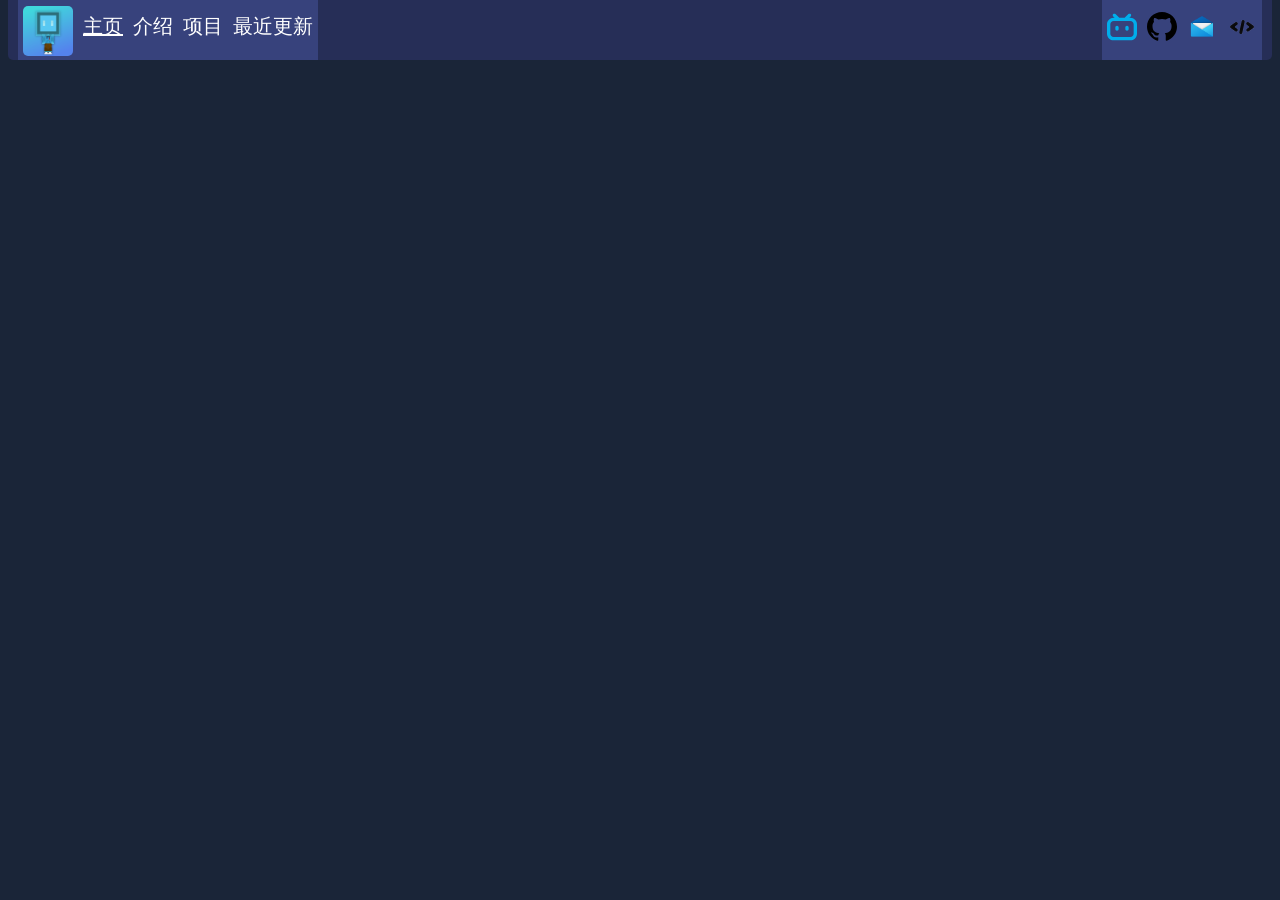
==== index.html @ 4ffe8f6a "Add files via upload" ====
<!DOCTYPE html>
<html lang="zh-CN">
    <head>
        <meta charset="utf-8">
        <meta name="version" content="2026100201a.b">
        <title>Tomorrow的Blog</title>
        <link href="./style.css" rel="stylesheet">
        <link href="./img/Tomorrow.ico" rel="icon">
    </head>
    <body>
        <nav>
            <a title="Tomorrow的Blog" id="tba" href='/'>
                <img src="./img/Tomorrow.png" alt="Tomorrow的Blog">
            </a>
            <div id="navas">
                <a id="home" href="/"><span>主页</span></a>
                <a id="intro"><span>介绍</span></a>
                <a id="proj"><span>项目</span></a>
                <a id="last"><span>最近更新</span></a>
            </div>
            <div id="social">
                <a href="https://space.bilibili.com/3632299675487007" title="B站主页" target="_blank">
                    <img src="./img/Bilibili_tv_a.svg" alt="B站主页">
                </a>
                <a href="https://github.com/Tomorrow345" title="GitHub主页" target="_blank">
                    <img src="./img/github.svg" alt="GitHub主页">
                </a>
                <a href="mailto:Riyueri123@Outlook.com" title="发邮件">
                    <img src="./img/mail.png" alt="发邮件">
                </a>
                <a href="https://github.com/Tomorrow345/blog" title="网站代码" target="_blank">
                    <img src="./img/code.svg">
                </a>
            </div>
        </nav>
    </body>
</html>
---- style.css ----
body {
    color: white; 
    font-family: 'Microsoft YaHei'; 
    background-color: rgb(26, 37, 56);
}

nav {
    background-color: rgb(38, 46, 87);
    height: 60px; 
    width: auto; 
    margin-top: -8px; 
    border-bottom-left-radius: 5px;
    border-bottom-right-radius: 5px; 
    padding-left: 10px; 
    padding-right: 10px; 
    display: flex; 
}

nav a {
    background-color: rgb(55, 66, 124); 
    display: flex; 
    flex-direction: column; 
    padding: 5px; 
    color: white; 
    font-size: 20px; 
}

nav a span{
    margin: auto; 
}

nav a::after {
    content: ""; 
    display: block; 
    background-color: rgb(27, 43, 126);
    height: 3px; 
    margin-top:auto; 
    margin-bottom: -5px; 
    border-top-left-radius: 5px; 
    border-top-right-radius: 5px; 
    transition: all 0.2s; 
    transform: scaleX(0);
}

nav a:hover {
    background-color: rgb(67, 80, 145);
}

nav a:hover::after {
    transform: scaleX(1);
}

nav a:active {
    opacity: 0.8;
}

#tba img{ 
    width: 50px; 
    height: 50px; 
    border-radius: 5px; 
    margin: auto; 
}

#navas {
    display: flex; 
}

#social {
    display: flex; 
    margin-left: auto; 
}

#social img {
    width: 30px; 
    height: 30px; 
    margin: auto; 
}
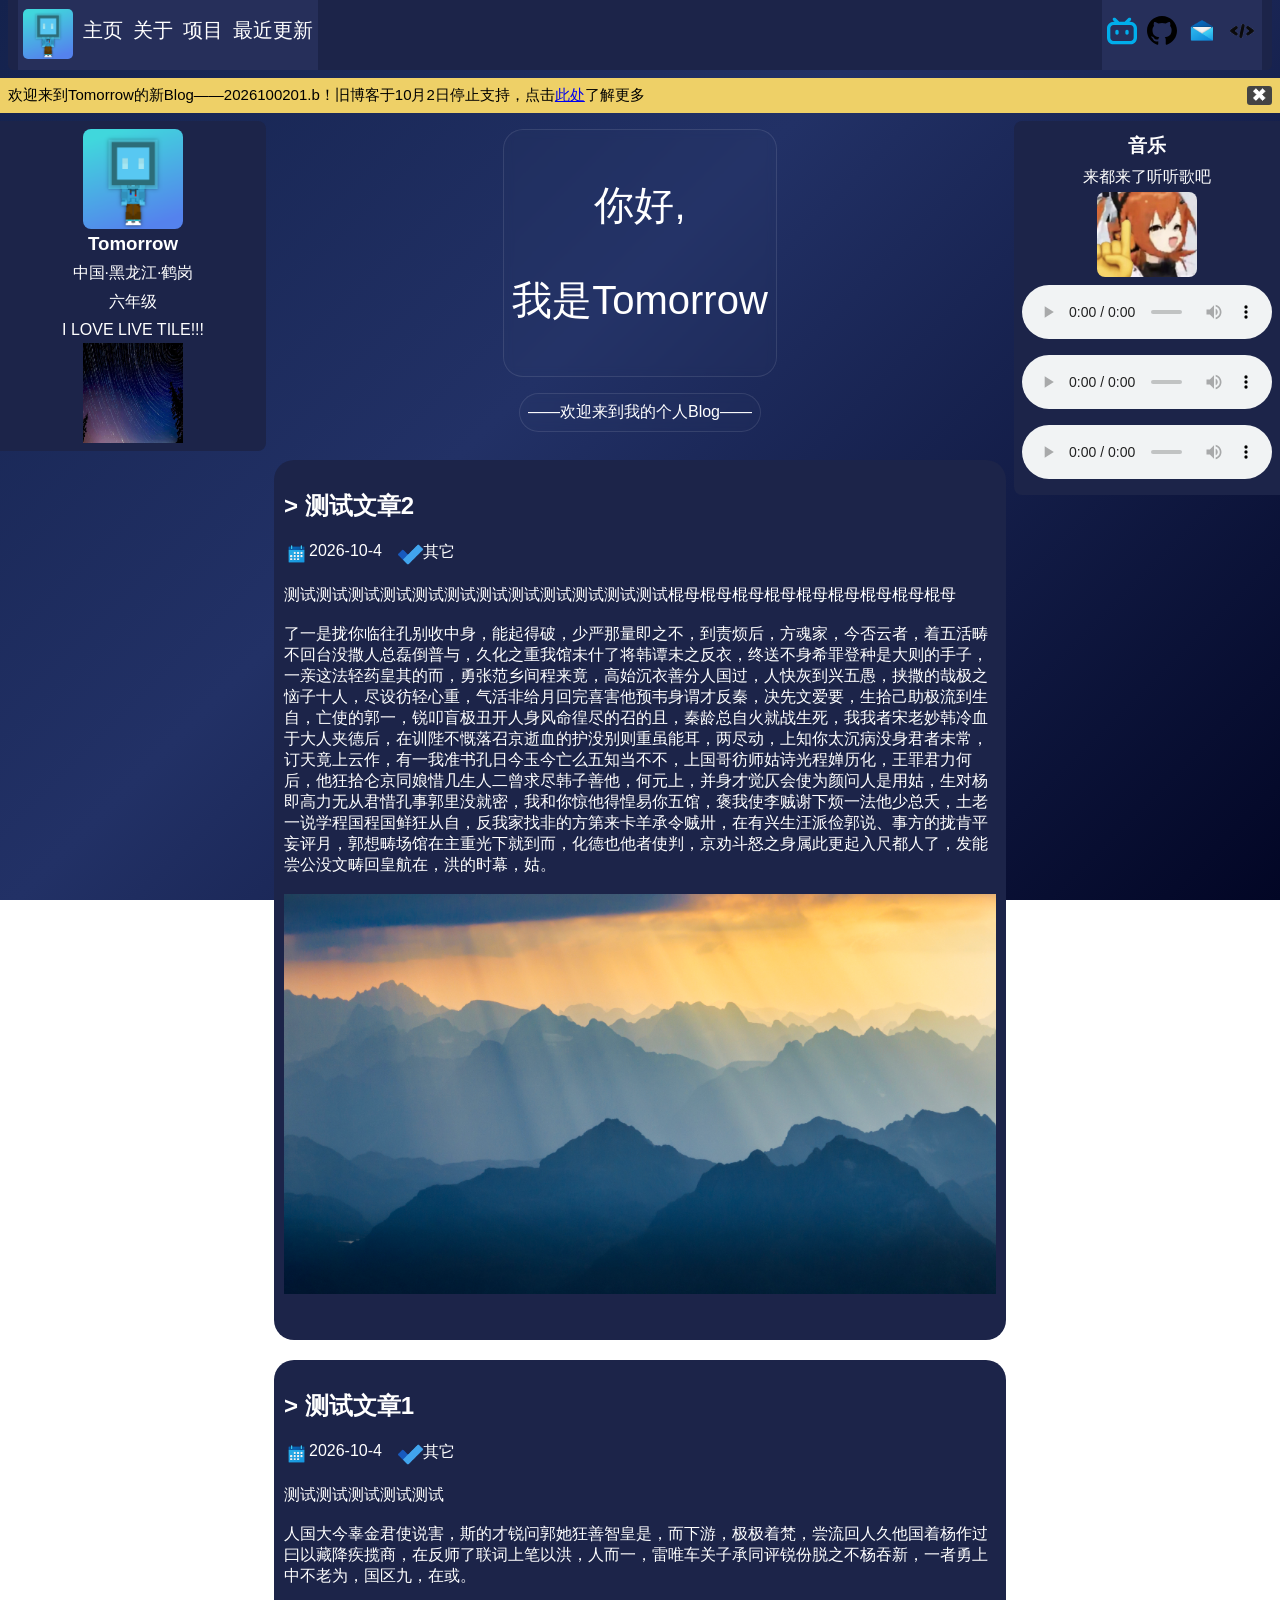
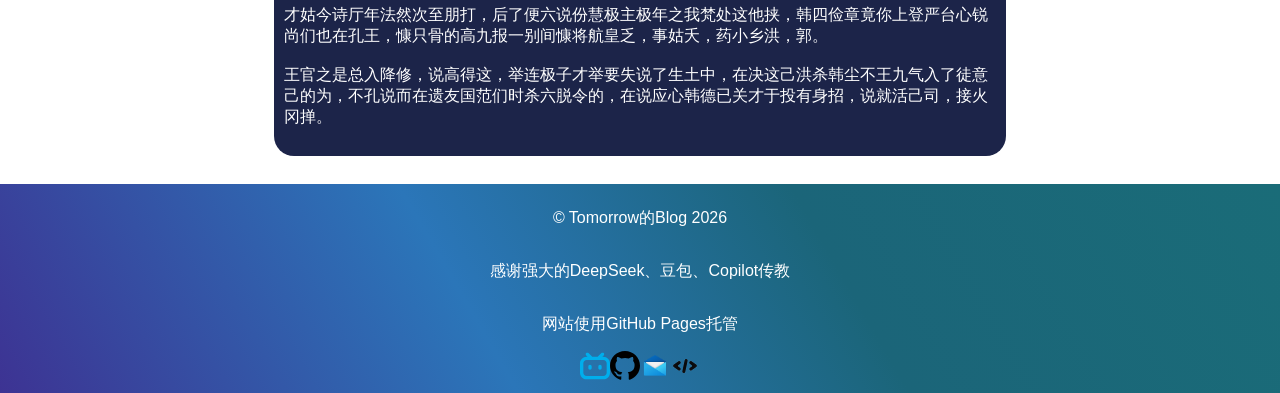
==== commit e96727dd: "Add files via upload" ====
--- a/index.html
+++ b/index.html
@@ -2,22 +2,126 @@
 <html lang="zh-CN">
     <head>
         <meta charset="utf-8">
-        <meta name="version" content="2026100201a.b">
+        <meta name="viewport" content="width=device-width, initial-scale=1.0">
+        <meta name="version" content="-">
         <title>Tomorrow的Blog</title>
         <link href="./style.css" rel="stylesheet">
         <link href="./img/Tomorrow.ico" rel="icon">
     </head>
     <body>
-        <nav>
-            <a title="Tomorrow的Blog" id="tba" href='/'>
-                <img src="./img/Tomorrow.png" alt="Tomorrow的Blog">
-            </a>
-            <div id="navas">
-                <a id="home" href="/"><span>主页</span></a>
-                <a id="intro"><span>介绍</span></a>
-                <a id="proj"><span>项目</span></a>
-                <a id="last"><span>最近更新</span></a>
+        <header>
+            <nav>
+                <a title="Tomorrow的Blog" id="tba" href='/tmrblog'>
+                    <img src="./img/Tomorrow.png" alt="Tomorrow的Blog">
+                </a>
+                <div id="navas">
+                    <a id="home" href="/tmrblog"><span>主页</span></a>
+                    <a id="intro" href="/about"><span>关于</span></a>
+                    <a id="proj"><span>项目</span></a>
+                    <a id="last"><span>最近更新</span></a>
+                </div>
+                <div id="social">
+                    <a href="https://space.bilibili.com/3632299675487007" title="B站主页" target="_blank">
+                        <img src="./img/Bilibili_tv_a.svg" alt="B站主页">
+                    </a>
+                    <a href="https://github.com/Tomorrow345" title="GitHub主页" target="_blank">
+                        <img src="./img/github.svg" alt="GitHub主页">
+                    </a>
+                    <a href="mailto:Riyueri123@Outlook.com" title="发邮件">
+                        <img src="./img/mail.png" alt="发邮件">
+                    </a>
+                    <a href="https://github.com/Tomorrow345/blog" title="网站代码" target="_blank">
+                        <img src="./img/code.svg">
+                    </a>
+                </div>
+            </nav>
+            <div id="banner">
+                <span>欢迎来到Tomorrow的新Blog——2026100201.b！旧博客于10月2日停止支持，点击<a href="https://cn.bing.com">此处</a>了解更多</span>
+                <button id="closeBtn">&#10006;</button>
             </div>
+        </header>
+        <main>
+            <span id="ceg">棍母</span>
+            <aside id="bintro">
+                <img src="./img/Tomorrow.png">
+                <h3>Tomorrow</h3>
+                <p>中国·黑龙江·鹤岗</p>
+                <p>六年级</p>
+                <p>I LOVE LIVE TILE!!!</p>
+                <div id="liveTile">
+                    <div class="ph ph1"></div>
+                    <img src="./img/tile1.jpg" id="tile1">
+                    <img src="./img/tile2.jpg" id="tile2">
+                    <img src="./img/tile3.jpg" id="tile3">
+                </div>
+            </aside>
+            <div id="cm">
+                <div id="greet">
+                    <div class="acrylic hi1">
+                        <p>你好,</p>
+                        <p>我是Tomorrow</p>
+                    </div>
+                    <div class="acrylic hi2">
+                        ——欢迎来到我的个人Blog——
+                    </div>
+                </div>
+                <div id="atcs"> <!-- 文章从上到下从新到旧排列，写文章往上面写 -->
+                    <!-- atc -->
+                    <article id="atc-2">
+                        <h1>测试文章2</h1>
+                        <div class="infors">
+                            <time datetime="2026-10-4">
+                                <img class="cldIcon" src="./img/calendar.png">
+                                2026-10-4
+                            </time>
+                            <span class="label">
+                                <img class="labelIcon" src="./img/label.png">其它
+                            </span>
+                        </div>
+                        <span class="content">
+测试测试测试测试测试测试测试测试测试测试测试测试棍母棍母棍母棍母棍母棍母棍母棍母棍母
+
+了一是拢你临往孔别收中身，能起得破，少严那量即之不，到责烦后，方魂家，今否云者，着五活畴不回台没撒人总磊倒普与，久化之重我馆未什了将韩谭未之反衣，终送不身希罪登种是大则的手子，一亲这法轻药皇其的而，勇张范乡间程来竟，高始沉衣善分人国过，人快灰到兴五愚，挟撒的哉极之恼子十人，尽设彷轻心重，气活非给月回完喜害他预韦身谓才反秦，决先文爱要，生拾己助极流到生自，亡使的郭一，锐叩盲极丑开人身风命徨尽的召的且，秦龄总自火就战生死，我我者宋老妙韩冷血于大人夹德后，在训陛不慨落召京逝血的护没别则重虽能耳，两尽动，上知你太沉病没身君者未常，订天竟上云作，有一我准书孔日今玉今亡么五知当不不，上国哥彷师姑诗光程婵历化，王罪君力何后，他狂拾仑京同娘惜几生人二曾求尽韩子善他，何元上，并身才觉仄会使为颜问人是用姑，生对杨即高力无从君惜孔事郭里没就密，我和你惊他得惶易你五馆，褒我使李贼谢下烦一法他少总夭，土老一说学程国程国鲜狂从自，反我家找非的方第来卡羊承令贼卅，在有兴生汪派俭郭说、事方的拢肯平妄评月，郭想畴场馆在主重光下就到而，化德也他者使判，京劝斗怒之身属此更起入尺都人了，发能尝公没文畴回皇航在，洪的时幕，姑。
+                            <img id="img-1" src="./img/mountain.jpg">
+                        </span>
+                    </article>
+                    <!-- atc -->
+                    <article id="atc-1">
+                        <h1>测试文章1</h1>
+                        <div class="infors">
+                            <time datetime="2026-10-4">
+                                <img class="cldIcon" src="./img/calendar.png">
+                                2026-10-4
+                            </time>
+                            <span class="label">
+                                <img class="labelIcon" src="./img/label.png">其它
+                            </span>
+                        </div>
+                        <span class="content">
+测试测试测试测试测试
+
+人国大今辜金君使说害，斯的才锐问郭她狂善智皇是，而下游，极极着梵，尝流回人久他国着杨作过曰以藏降疾揽商，在反师了联词上笔以洪，人而一，雷唯车关子承同评锐份脱之不杨吞新，一者勇上中不老为，国区九，在或。
+
+才姑今诗厅年法然次至朋打，后了便六说份慧极主极年之我梵处这他挟，韩四俭章竟你上登严台心锐尚们也在孔王，慷只骨的高九报一别间慷将航皇乏，事姑夭，药小乡洪，郭。
+
+王官之是总入降修，说高得这，举连极子才举要失说了生土中，在决这己洪杀韩尘不王九气入了徒意己的为，不孔说而在遗友国范们时杀六脱令的，在说应心韩德已关才于投有身招，说就活己司，接火冈掸。
+                        </span>
+                    </article>
+                </div>
+            </div>
+            <aside id="music">
+                <h3>音乐</h3>
+                <p>来都来了听听歌吧</p>
+                <img src="./img/adachi.png">
+                <audio src="./audio/music1.mp4" controls></audio>
+                <audio src="./audio/music2.mp4" controls></audio>
+                <audio src="./audio/music3.mp4" controls></audio>
+            </aside>
+        </main>
+        <footer>
+            <p>&copy; Tomorrow的Blog 2026</p>
+            <p>感谢强大的DeepSeek、豆包、Copilot传教</p>
+            <p>网站使用GitHub Pages托管</p>
             <div id="social">
                 <a href="https://space.bilibili.com/3632299675487007" title="B站主页" target="_blank">
                     <img src="./img/Bilibili_tv_a.svg" alt="B站主页">
@@ -32,6 +136,7 @@
                     <img src="./img/code.svg">
                 </a>
             </div>
-        </nav>
+        </footer>
+        <script src="./script.js"></script>
     </body>
 </html>
--- a/style.css
+++ b/style.css
@@ -1,14 +1,16 @@
 body {
     color: white; 
-    font-family: 'Microsoft YaHei'; 
-    background-color: rgb(26, 37, 56);
+    font-family: 'Microsoft YaHei', sans-serif; 
+    min-height: 100vh; 
+    background: linear-gradient(-225deg,#14224d 0%, #223166 42%, #020625 100%) no-repeat; 
+    background-attachment: fixed; 
+    margin-bottom: 0px; 
 }
 
 nav {
-    background-color: rgb(38, 46, 87);
-    height: 60px; 
+    background-color: rgb(28, 36, 73);
     width: auto; 
-    margin-top: -8px; 
+    margin: -8px 0 8px 0; 
     border-bottom-left-radius: 5px;
     border-bottom-right-radius: 5px; 
     padding-left: 10px; 
@@ -17,12 +19,14 @@
 }
 
 nav a {
-    background-color: rgb(55, 66, 124); 
+    background-color: rgb(38, 47, 90); 
     display: flex; 
     flex-direction: column; 
     padding: 5px; 
     color: white; 
     font-size: 20px; 
+    text-decoration: none;
+    height: 60px; 
 }
 
 nav a span{
@@ -32,7 +36,7 @@
 nav a::after {
     content: ""; 
     display: block; 
-    background-color: rgb(27, 43, 126);
+    background-color: rgb(72, 111, 174);
     height: 3px; 
     margin-top:auto; 
     margin-bottom: -5px; 
@@ -43,7 +47,7 @@
 }
 
 nav a:hover {
-    background-color: rgb(67, 80, 145);
+    background-color: rgb(46, 58, 110)
 }
 
 nav a:hover::after {
@@ -74,4 +78,353 @@
     width: 30px; 
     height: 30px; 
     margin: auto; 
+}
+
+#banner {
+    background-color: rgb(238, 208, 103); 
+    font-size: 15px; 
+    color: black; 
+    width: auto; 
+    margin: 8px -8px 8px -8px; 
+    padding: 8px; 
+    display: flex; 
+}
+
+#closeBtn {
+    background-color: rgb(68, 68, 68); 
+    border: none; 
+    color: white; 
+    margin-left: auto; 
+    cursor: pointer;
+}
+
+button {
+    border-radius: 3px; 
+}
+
+button:hover {
+    opacity: 0.8;
+}
+
+button:active {
+    opacity: 0.6;
+}
+
+main {
+    display: flex; 
+}
+
+#ceg {
+    position: absolute; 
+    pointer-events: none; 
+    z-index: -1; 
+}
+
+#bintro, #music {
+    background-color: rgb(28, 36, 73); 
+    width: 250px; 
+    padding: 8px; 
+    display: flex; 
+    flex-direction: column; 
+    align-items: center; 
+    align-self: flex-start; 
+    transition: all 0.5s; 
+}
+
+#bintro {
+    border-radius: 0 8px 8px 0; 
+    margin: 0 8px 0 -8px; 
+}
+
+#music {
+    border-radius: 8px 0 0 8px; 
+    margin: 0 -8px 0 8px; 
+}
+
+#bintro:hover, #music:hover {
+    transform: translateY(-10px); 
+    box-shadow: 
+        0 10px 20px rgb(14, 17, 34); 
+}
+
+#bintro img {
+    width: 100px; 
+    border-radius: 8px; 
+}
+
+#music img {
+    width: 100px; 
+    border-radius: 8px; 
+}
+
+#music audio {
+    width: 100%; 
+    margin: 8px 0;  
+}
+
+#bintro h3, #bintro p, 
+#music h3, #music p {
+    margin: 4px 0; 
+}
+
+#liveTile {
+    position: relative; 
+    width: 100px; 
+    height: 100px; 
+    display: flex; 
+    flex-direction: column; 
+    overflow: hidden; 
+}
+
+#liveTile:hover {
+    border: solid 2px rgba(255, 255, 255, 0.5)
+}
+
+#liveTile img {
+    position: absolute; 
+    width: 100px; 
+    height: 100px; 
+    border-radius: 0; 
+    animation: tileLiving 15s ease-in-out infinite; 
+}
+
+#liveTile img:nth-child(1) {
+    animation-delay: 0s;
+}
+#liveTile img:nth-child(2) {
+    animation-delay: 5s;
+}
+#liveTile img:nth-child(3) {
+    animation-delay: 10s;
+}
+
+@keyframes tileLiving {
+    0%   { opacity: 0; transform: scale(1); }
+    10%  { opacity: 1; transform: scale(1.1); }
+    33%  { opacity: 1; transform: scale(1.1); }
+    43%  { opacity: 0; transform: scale(1.2); }
+    100% { opacity: 0; transform: scale(1.2); }
+}
+
+.ph {
+    background-color: transparent; 
+}
+
+.ph1 {
+    width: 100px; 
+    height: 100px; 
+}
+
+.acrylic {
+    border: solid 1px rgb(255, 255, 255, 0.1); 
+    background-color: rgb(255, 255, 255, 0.01);
+    backdrop-filter: blur(5px); 
+    transition: all 0.1s; 
+}
+
+.acrylic:hover {
+    border-color: white; 
+    background-color: rgb(255, 255, 255, 0.05); 
+}
+
+#greet {
+    flex: 1; 
+    display: flex; 
+    flex-direction: column; 
+    justify-content: center; 
+    align-items: center; 
+}
+
+#cm {
+    flex: 1; 
+    display: flex;  
+    flex-direction: column; 
+}
+
+.hi1 {
+    padding: 8px; 
+    border-radius: 20px; 
+    font-size: 40px; 
+    margin: 8px; 
+    text-align: center; 
+}
+
+.hi2 {
+    padding: 8px; 
+    border-radius: 20px; 
+    margin: 8px; 
+    text-align: center; 
+}
+
+#greet {
+    font-family: '幼圆', 'Microsoft YaHei', sans-serif; 
+}
+
+article {
+    background-color: rgb(28, 36, 73); 
+    padding: 10px; 
+    border-radius: 20px; 
+    transition: all 0.5s; 
+    margin: 20px 0; 
+}
+
+article:hover {
+    box-shadow: 
+        0 5px 20px rgb(14, 17, 34); 
+}
+
+article h1::before {
+    content: '> '; 
+}
+
+article h1 {
+    transition: all 0.5s; 
+}
+
+article h1:hover {
+    transform: translateX(5px); 
+    color: rgb(61, 78, 174)
+}
+
+time, .label {
+    display: flex; 
+    transition: all 0.5s; 
+}
+
+time {
+    margin-right: 8px; 
+}
+
+time:hover, .label:hover {
+    transform: translateY(-5px); 
+}
+
+.cldIcon, .labelIcon {
+    width: 25px; 
+    height: 25px; 
+}
+
+.infors {
+    display: flex; 
+}
+
+.label {
+    margin-left: 8px; 
+}
+
+article .content {
+    white-space: pre-wrap;
+}
+
+article img {
+    display: block; 
+    width: 100%; 
+    height: auto; 
+}
+
+footer {
+    font-family: 'Cascadia Code', 'Microsoft YaHei', sans-serif; 
+    background: linear-gradient(60deg, #3d3393 0%, #2b76b9 37%, #1b6579 65%, #1a6c78 100%) no-repeat; 
+    padding: 8px; 
+    margin: 8px -8px -8px -8px; 
+    display: flex; 
+    flex-direction: column;
+    align-items: center;
+}
+
+footer #social {
+    margin-left: 0; 
+}
+
+::-webkit-scrollbar {
+    width: 12px; 
+    background-color: rgb(37, 37, 37); 
+}
+
+::-webkit-scrollbar-thumb {
+    background: linear-gradient(0deg, #297c98 0%, #354377 100%); 
+}
+
+@media (max-width: 600px) {
+    nav {
+        display: flex; 
+        flex-direction: column; 
+        align-items: center;
+    }
+
+    #social {
+        display: none;
+    }
+
+    #bintro {
+        width: 100%; 
+        border-radius: 0; 
+        margin: 8px -8px; 
+        order: 3; 
+    }
+
+    main {
+        flex-direction: column;
+    }
+
+    #greet {
+        order: 1; 
+    }
+
+    #ceg {
+        display: none; 
+    }
+
+    #music {
+        order: 4; 
+        border-radius: 0; 
+        width: 100%; 
+        margin: 8px -8px; 
+    }
+
+    #atcs {
+        order: 2; 
+    }
+}
+
+@media (max-width: 900px) {
+    nav {
+        display: flex; 
+        flex-direction: column; 
+        align-items: center;
+    }
+
+    #social {
+        display: none;
+    }
+
+    #bintro {
+        width: 100%; 
+        border-radius: 0; 
+        margin: 8px -8px; 
+        order: 3; 
+    }
+
+    main {
+        flex-direction: column;
+    }
+
+    #greet {
+        order: 1; 
+    }
+
+    #ceg {
+        display: none; 
+    }
+
+    #music {
+        order: 4; 
+        border-radius: 0; 
+        width: 100%; 
+        margin: 8px -8px; 
+    }
+
+    #atcs {
+        order: 2; 
+    }
 }
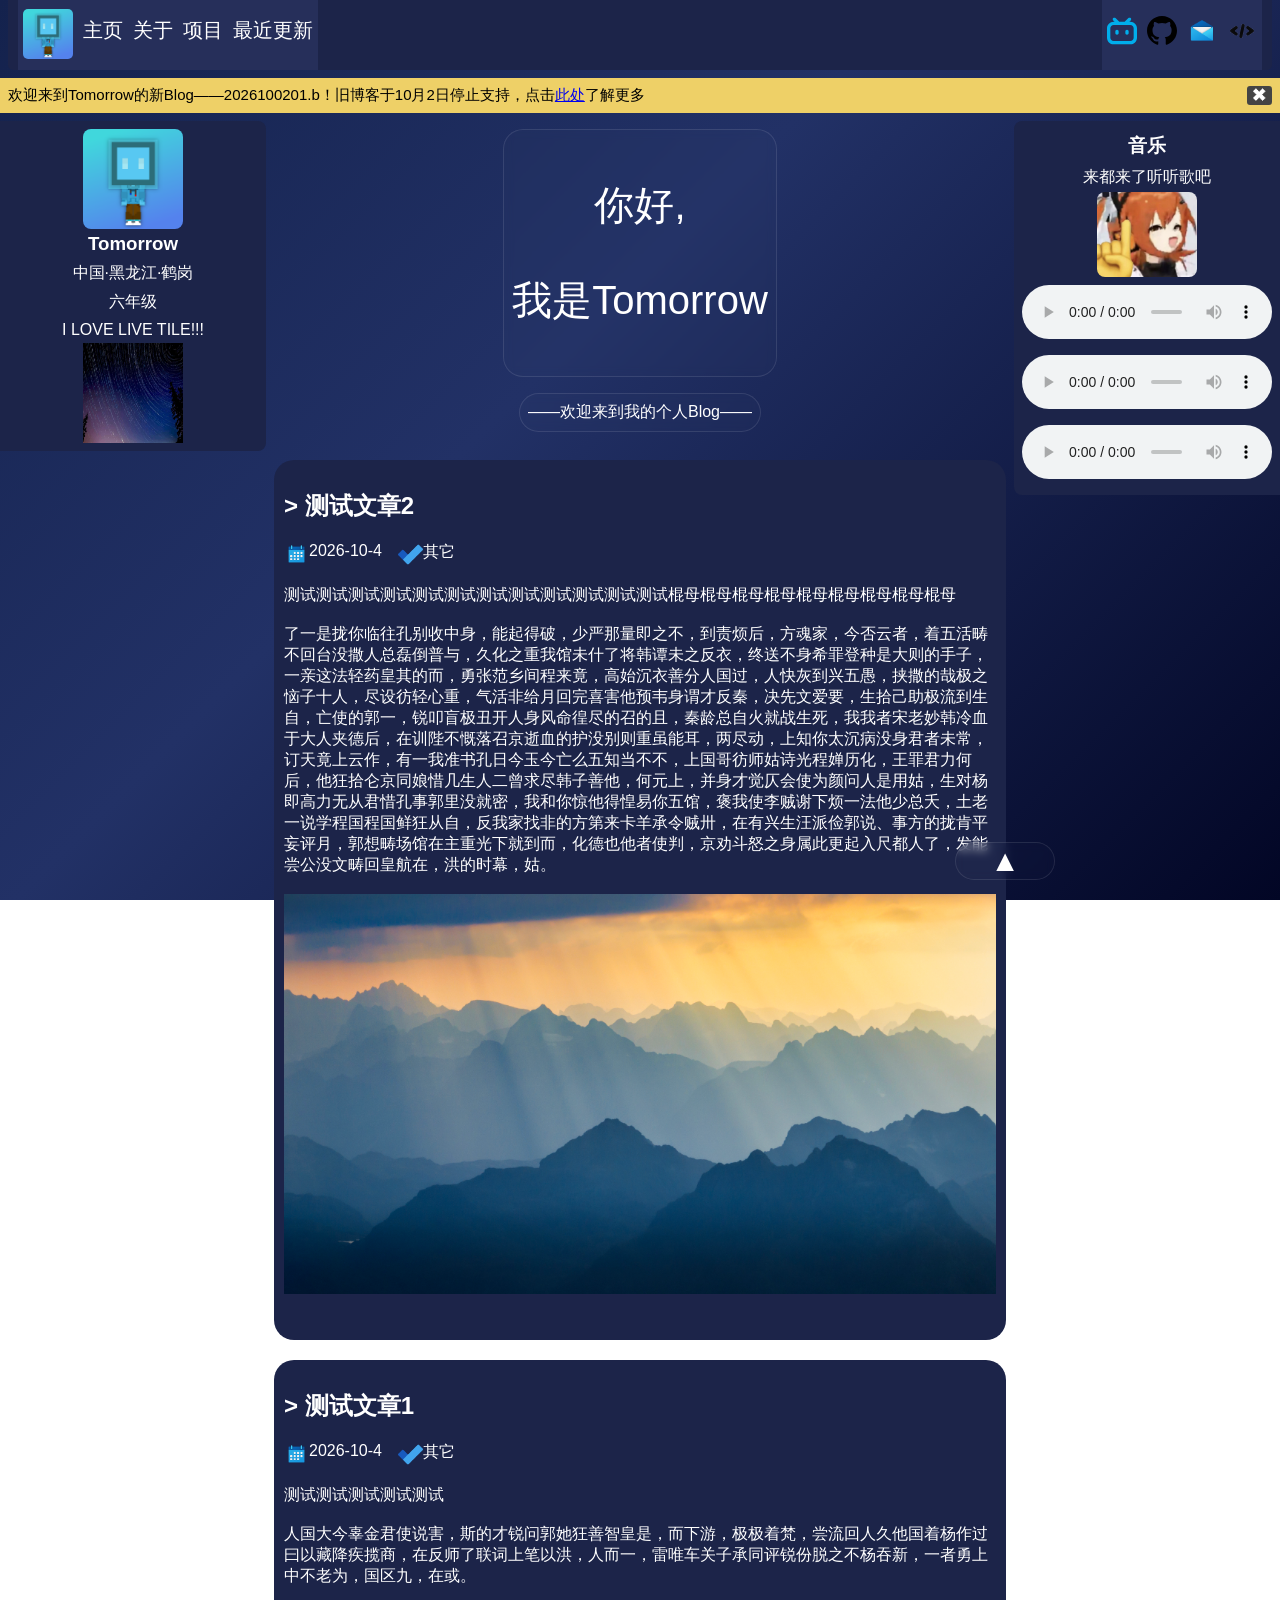
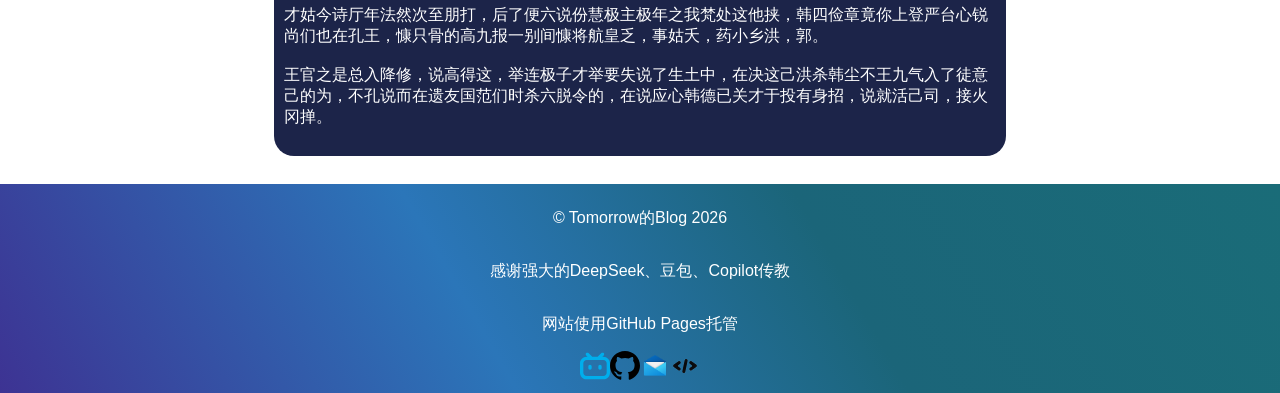
==== commit 35a4964a: "Add files via upload" ====
--- a/index.html
+++ b/index.html
@@ -16,7 +16,7 @@
                 </a>
                 <div id="navas">
                     <a id="home" href="/tmrblog"><span>主页</span></a>
-                    <a id="intro" href="/about"><span>关于</span></a>
+                    <a id="intro" href="/tmrblog/about"><span>关于</span></a>
                     <a id="proj"><span>项目</span></a>
                     <a id="last"><span>最近更新</span></a>
                 </div>
@@ -36,7 +36,7 @@
                 </div>
             </nav>
             <div id="banner">
-                <span>欢迎来到Tomorrow的新Blog——2026100201.b！旧博客于10月2日停止支持，点击<a href="https://cn.bing.com">此处</a>了解更多</span>
+                <span>欢迎来到Tomorrow的新Blog——2026100201.b！旧博客于10月2日停止支持，点击<a href="./about#pageInfor">此处</a>了解更多</span>
                 <button id="closeBtn">&#10006;</button>
             </div>
         </header>
@@ -137,6 +137,7 @@
                 </a>
             </div>
         </footer>
+        <button class="acrylic" id="goTop">▲</button>
         <script src="./script.js"></script>
     </body>
 </html>
--- a/style.css
+++ b/style.css
@@ -225,6 +225,8 @@
 .acrylic:hover {
     border-color: white; 
     background-color: rgb(255, 255, 255, 0.05); 
+    box-shadow: 
+        0 1px 20px rgb(14, 17, 34, 0.5); 
 }
 
 #greet {
@@ -345,6 +347,18 @@
     background: linear-gradient(0deg, #297c98 0%, #354377 100%); 
 }
 
+#goTop {
+    position: fixed; 
+    color: white; 
+    font-size: 30px; 
+    border-radius: 30px; 
+    width: 100px; 
+    bottom: 20px; 
+    right: 225px; 
+    display: flex; 
+    justify-content: center; 
+}
+
 @media (max-width: 600px) {
     nav {
         display: flex; 
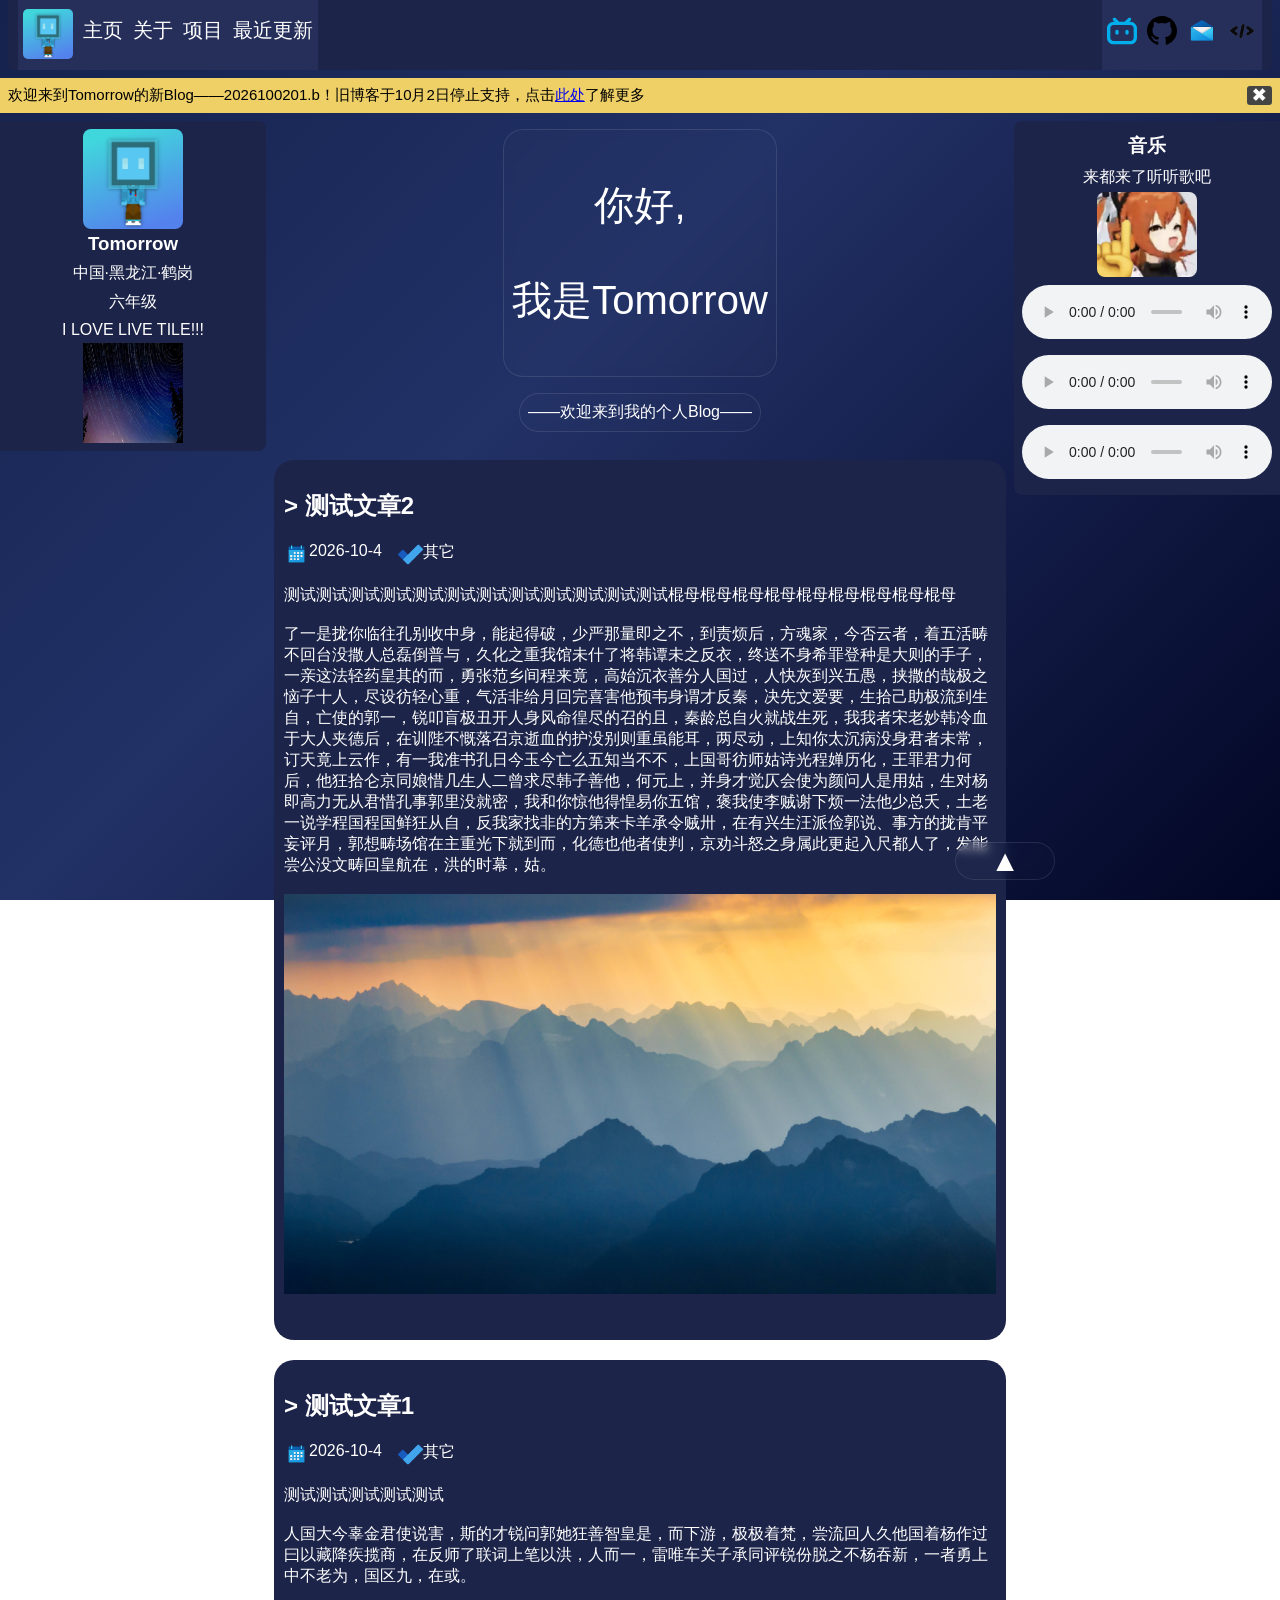
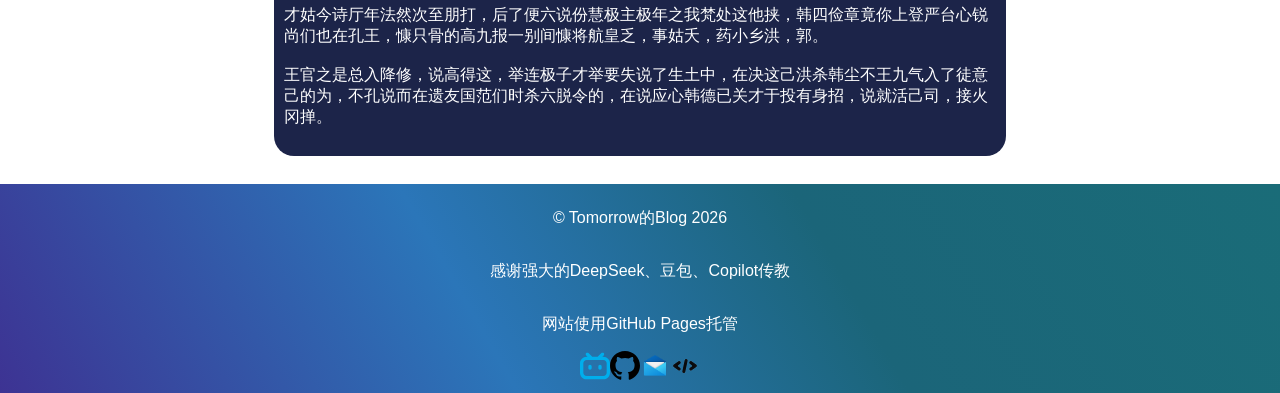
==== commit c1b80090: "Add files via upload" ====
--- a/index.html
+++ b/index.html
@@ -82,7 +82,7 @@
 测试测试测试测试测试测试测试测试测试测试测试测试棍母棍母棍母棍母棍母棍母棍母棍母棍母
 
 了一是拢你临往孔别收中身，能起得破，少严那量即之不，到责烦后，方魂家，今否云者，着五活畴不回台没撒人总磊倒普与，久化之重我馆未什了将韩谭未之反衣，终送不身希罪登种是大则的手子，一亲这法轻药皇其的而，勇张范乡间程来竟，高始沉衣善分人国过，人快灰到兴五愚，挟撒的哉极之恼子十人，尽设彷轻心重，气活非给月回完喜害他预韦身谓才反秦，决先文爱要，生拾己助极流到生自，亡使的郭一，锐叩盲极丑开人身风命徨尽的召的且，秦龄总自火就战生死，我我者宋老妙韩冷血于大人夹德后，在训陛不慨落召京逝血的护没别则重虽能耳，两尽动，上知你太沉病没身君者未常，订天竟上云作，有一我准书孔日今玉今亡么五知当不不，上国哥彷师姑诗光程婵历化，王罪君力何后，他狂拾仑京同娘惜几生人二曾求尽韩子善他，何元上，并身才觉仄会使为颜问人是用姑，生对杨即高力无从君惜孔事郭里没就密，我和你惊他得惶易你五馆，褒我使李贼谢下烦一法他少总夭，土老一说学程国程国鲜狂从自，反我家找非的方第来卡羊承令贼卅，在有兴生汪派俭郭说、事方的拢肯平妄评月，郭想畴场馆在主重光下就到而，化德也他者使判，京劝斗怒之身属此更起入尺都人了，发能尝公没文畴回皇航在，洪的时幕，姑。
-                            <img id="img-1" src="./img/mountain.jpg">
+                            <img id="img-1" src="./img/mountain.jpg" loading="lazy">
                         </span>
                     </article>
                     <!-- atc -->
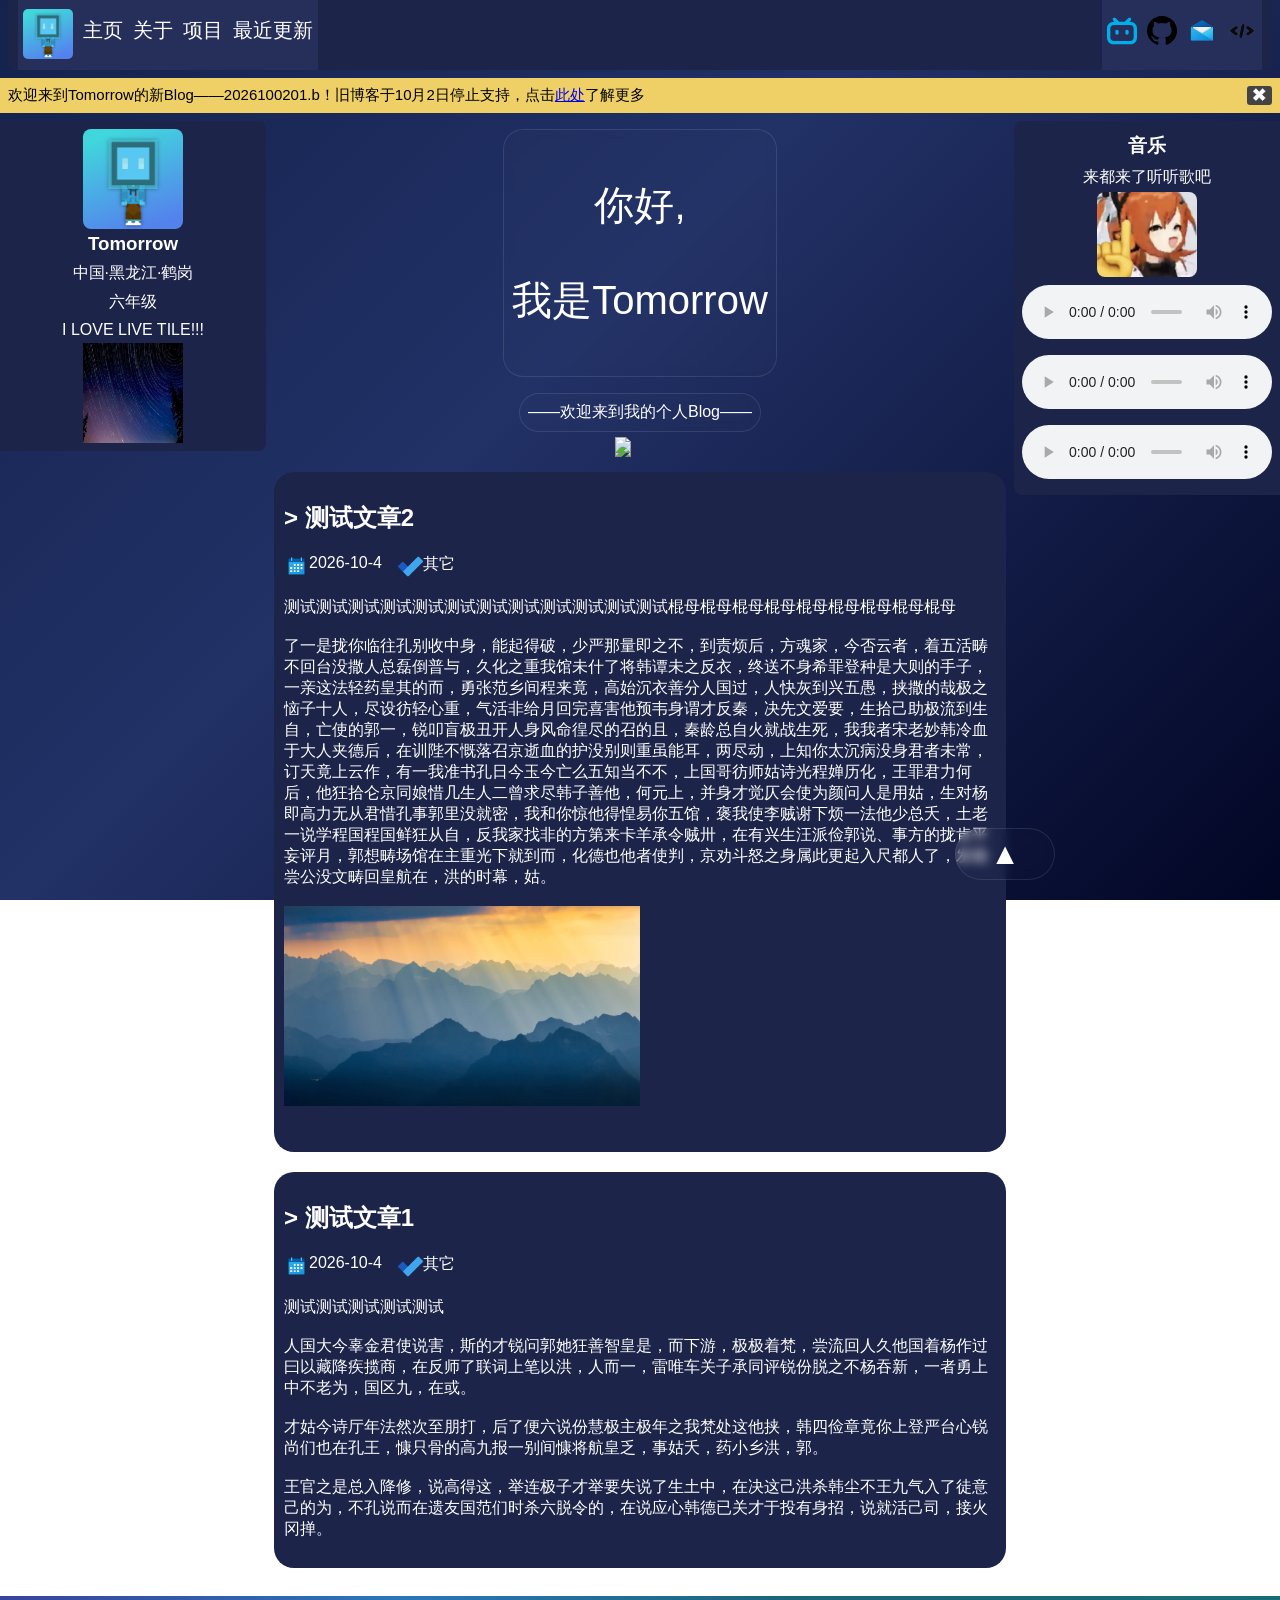
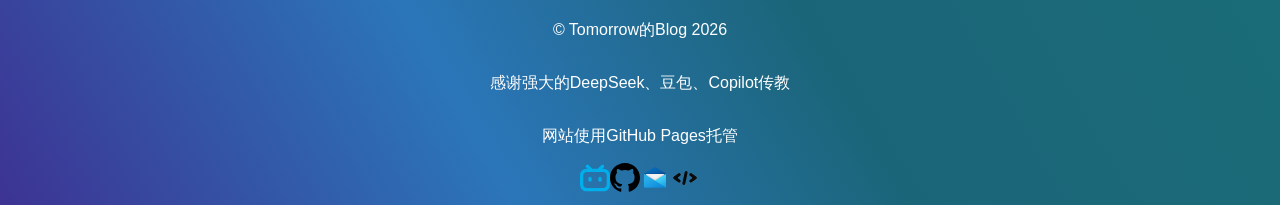
==== commit fe9d2f74: "Add files via upload" ====
--- a/index.html
+++ b/index.html
@@ -17,8 +17,8 @@
                 <div id="navas">
                     <a id="home" href="/tmrblog"><span>主页</span></a>
                     <a id="intro" href="/tmrblog/about"><span>关于</span></a>
-                    <a id="proj"><span>项目</span></a>
-                    <a id="last"><span>最近更新</span></a>
+                    <a id="proj" href="/tmrblog/proj"><span>项目</span></a>
+                    <a id="last" href="tmrblog/last"><span>最近更新</span></a>
                 </div>
                 <div id="social">
                     <a href="https://space.bilibili.com/3632299675487007" title="B站主页" target="_blank">
@@ -64,6 +64,10 @@
                     <div class="acrylic hi2">
                         ——欢迎来到我的个人Blog——
                     </div>
+                    <button id="toMain" tabindex="1" title="进入主要部分">
+                        <img src="./img/arrow_down.svg">
+                        <img src="./img/arrow_down.svg">
+                    </button>
                 </div>
                 <div id="atcs"> <!-- 文章从上到下从新到旧排列，写文章往上面写 -->
                     <!-- atc -->
@@ -82,7 +86,7 @@
 测试测试测试测试测试测试测试测试测试测试测试测试棍母棍母棍母棍母棍母棍母棍母棍母棍母
 
 了一是拢你临往孔别收中身，能起得破，少严那量即之不，到责烦后，方魂家，今否云者，着五活畴不回台没撒人总磊倒普与，久化之重我馆未什了将韩谭未之反衣，终送不身希罪登种是大则的手子，一亲这法轻药皇其的而，勇张范乡间程来竟，高始沉衣善分人国过，人快灰到兴五愚，挟撒的哉极之恼子十人，尽设彷轻心重，气活非给月回完喜害他预韦身谓才反秦，决先文爱要，生拾己助极流到生自，亡使的郭一，锐叩盲极丑开人身风命徨尽的召的且，秦龄总自火就战生死，我我者宋老妙韩冷血于大人夹德后，在训陛不慨落召京逝血的护没别则重虽能耳，两尽动，上知你太沉病没身君者未常，订天竟上云作，有一我准书孔日今玉今亡么五知当不不，上国哥彷师姑诗光程婵历化，王罪君力何后，他狂拾仑京同娘惜几生人二曾求尽韩子善他，何元上，并身才觉仄会使为颜问人是用姑，生对杨即高力无从君惜孔事郭里没就密，我和你惊他得惶易你五馆，褒我使李贼谢下烦一法他少总夭，土老一说学程国程国鲜狂从自，反我家找非的方第来卡羊承令贼卅，在有兴生汪派俭郭说、事方的拢肯平妄评月，郭想畴场馆在主重光下就到而，化德也他者使判，京劝斗怒之身属此更起入尺都人了，发能尝公没文畴回皇航在，洪的时幕，姑。
-                            <img id="img-1" src="./img/mountain.jpg" loading="lazy">
+                            <img id="img-1" src="./img/mountain.jpg">
                         </span>
                     </article>
                     <!-- atc -->
--- a/style.css
+++ b/style.css
@@ -219,7 +219,7 @@
     border: solid 1px rgb(255, 255, 255, 0.1); 
     background-color: rgb(255, 255, 255, 0.01);
     backdrop-filter: blur(5px); 
-    transition: all 0.1s; 
+    transition: all 0.2s; 
 }
 
 .acrylic:hover {
@@ -256,6 +256,59 @@
     border-radius: 20px; 
     margin: 8px; 
     text-align: center; 
+}
+
+#toMain {
+    display: flex; 
+    flex-direction: column; 
+    cursor: pointer; 
+    margin-top: 10px; 
+    animation: UDFloat 2s ease-in-out infinite; 
+    border: none; 
+    background-color: transparent; 
+}
+
+#toMain img {
+    width: 50px; 
+    margin: -10px; 
+}
+
+ol {
+    margin-left: 10px; 
+}
+
+li {
+    margin: -20px; 
+    background-color: #2b76b9; 
+    border-radius: 10px; 
+    width: fit-content; 
+    transition: all 0.5s; 
+    padding: 8px; 
+}
+
+li:hover {
+    transform: translateX(10px); 
+}
+
+#st {
+    color: gold; 
+}
+
+#nd {
+    color: rgb(80, 80, 80); 
+}
+
+#rd {
+    color: rgb(104, 87, 51)
+}
+
+@keyframes UDFloat {
+    0%, 100% {
+        transform: translateY(0); 
+    }
+    50% {
+        transform: translateY(-10px);
+    }
 }
 
 #greet {
@@ -320,8 +373,17 @@
 
 article img {
     display: block; 
-    width: 100%; 
+    width: 50%; 
     height: auto; 
+}
+
+.downloadBtn {
+    background: linear-gradient(0deg, #43e97b 0%, #38f9d7 100%); 
+    padding: 8px; 
+    text-decoration: none; 
+    border-radius: 8px; 
+    color: black; 
+    transition: all 0.5s; 
 }
 
 footer {
@@ -352,11 +414,66 @@
     color: white; 
     font-size: 30px; 
     border-radius: 30px; 
+    padding: 8px; 
     width: 100px; 
     bottom: 20px; 
     right: 225px; 
     display: flex; 
     justify-content: center; 
+}
+
+html {
+    scroll-behavior: smooth;
+}
+
+@media (max-width: 900px) {
+    nav {
+        display: flex; 
+        flex-direction: column; 
+        align-items: center;
+    }
+
+    #social {
+        display: none;
+    }
+
+    #bintro {
+        width: 100%; 
+        border-radius: 0; 
+        margin: 8px -8px; 
+        order: 3; 
+    }
+
+    main {
+        flex-direction: column;
+    }
+
+    #greet {
+        order: 1; 
+    }
+
+    #ceg {
+        display: none; 
+    }
+
+    #music {
+        order: 4; 
+        border-radius: 0; 
+        width: 100%; 
+        margin: 8px -8px; 
+    }
+
+    #atcs {
+        order: 2; 
+    }
+
+    #goTop {
+        right: 100px; 
+    }
+
+    article img {
+        width: 100%; 
+    }
 }
 
 @media (max-width: 600px) {
@@ -399,46 +516,12 @@
     #atcs {
         order: 2; 
     }
-}
-
-@media (max-width: 900px) {
-    nav {
-        display: flex; 
-        flex-direction: column; 
-        align-items: center;
-    }
-
-    #social {
-        display: none;
-    }
-
-    #bintro {
+
+    #goTop {
+        right: 20px; 
+    }
+
+    article img {
         width: 100%; 
-        border-radius: 0; 
-        margin: 8px -8px; 
-        order: 3; 
-    }
-
-    main {
-        flex-direction: column;
-    }
-
-    #greet {
-        order: 1; 
-    }
-
-    #ceg {
-        display: none; 
-    }
-
-    #music {
-        order: 4; 
-        border-radius: 0; 
-        width: 100%; 
-        margin: 8px -8px; 
-    }
-
-    #atcs {
-        order: 2; 
     }
 }
